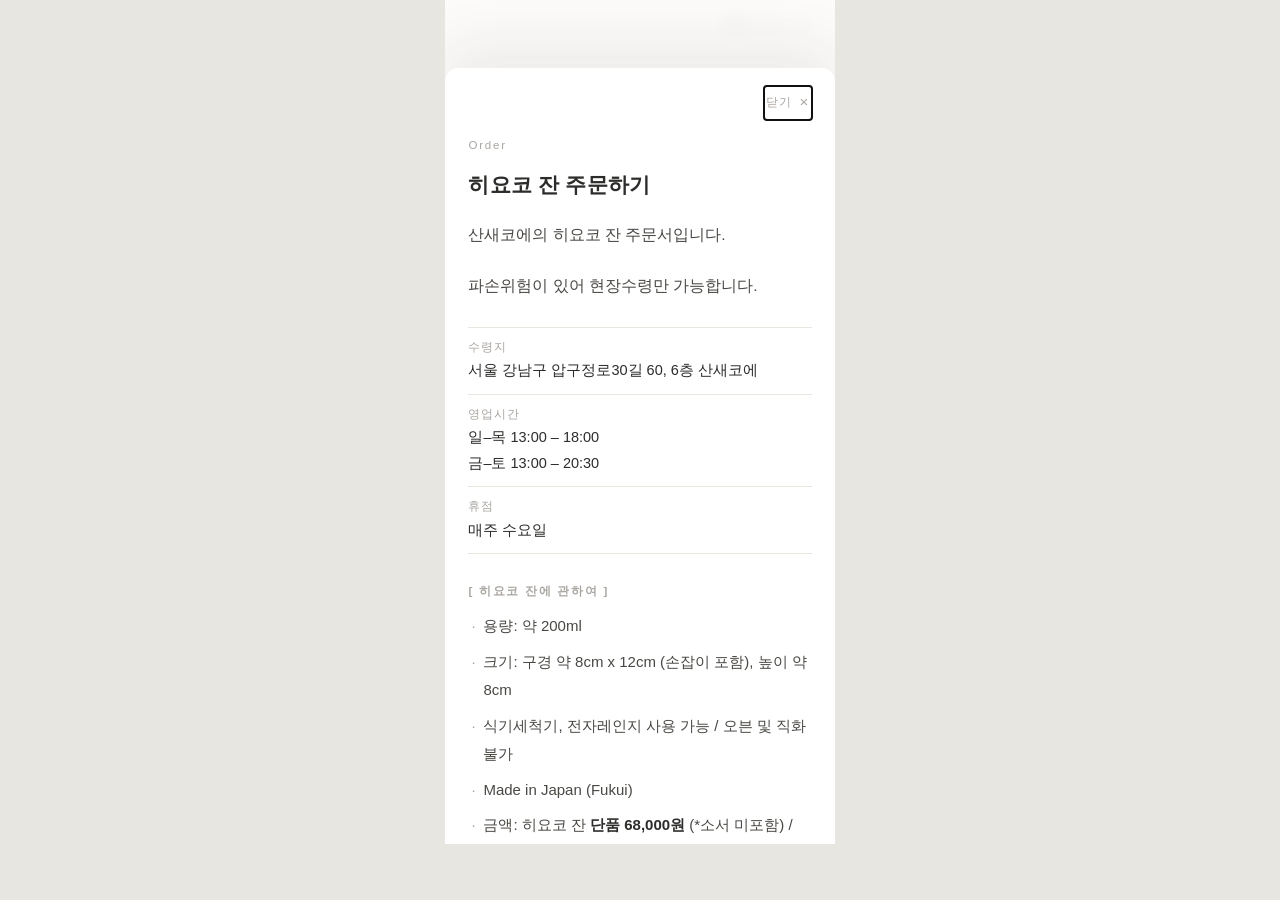
==== mobile-check.html @ 711e8963 "임시: 휴대폰 화면 확인용 페이지" ====
<!doctype html>
<html lang="ko">
<head>
<meta charset="utf-8">
<meta name="viewport" content="width=device-width, initial-scale=1">
<title>mobile check</title>
<style>
  html, body { margin: 0; background: #e8e6e1; }
  iframe { display: block; width: 390px; height: 844px; margin: 0 auto; border: 0; background: #fff; }
</style>
</head>
<body>
<iframe src="./index.html?lang=ko#hiyiko-order" title="휴대폰 화면 미리보기"></iframe>
</body>
</html>
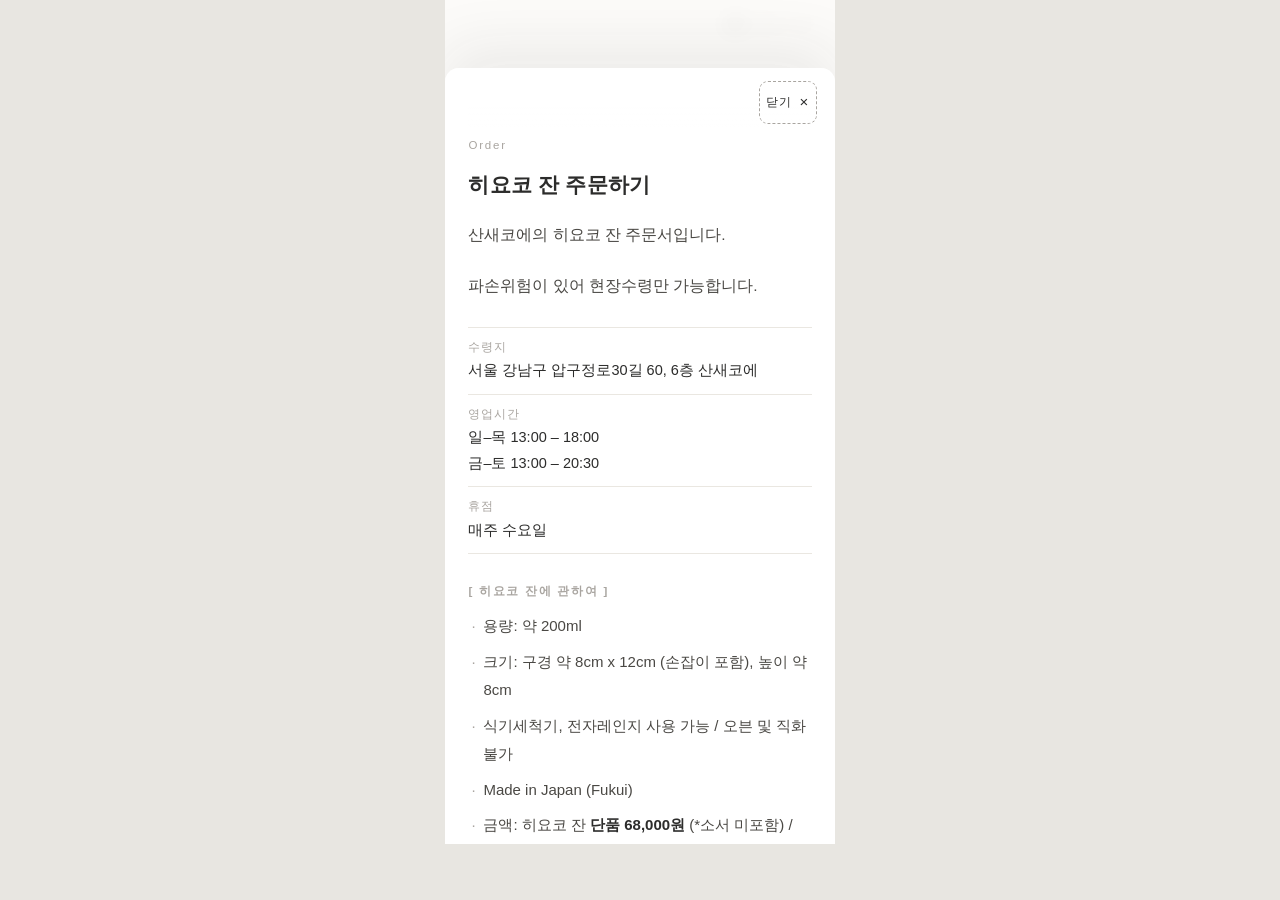
==== commit f8ead5fa: "임시: 휴대폰 확인 페이지 캐시 버스터" ====
--- a/mobile-check.html
+++ b/mobile-check.html
@@ -10,6 +10,6 @@
 </style>
 </head>
 <body>
-<iframe src="./index.html?lang=ko#hiyiko-order" title="휴대폰 화면 미리보기"></iframe>
+<iframe src="./index.html?lang=ko&b=20261120j#hiyiko-order" title="휴대폰 화면 미리보기"></iframe>
 </body>
 </html>
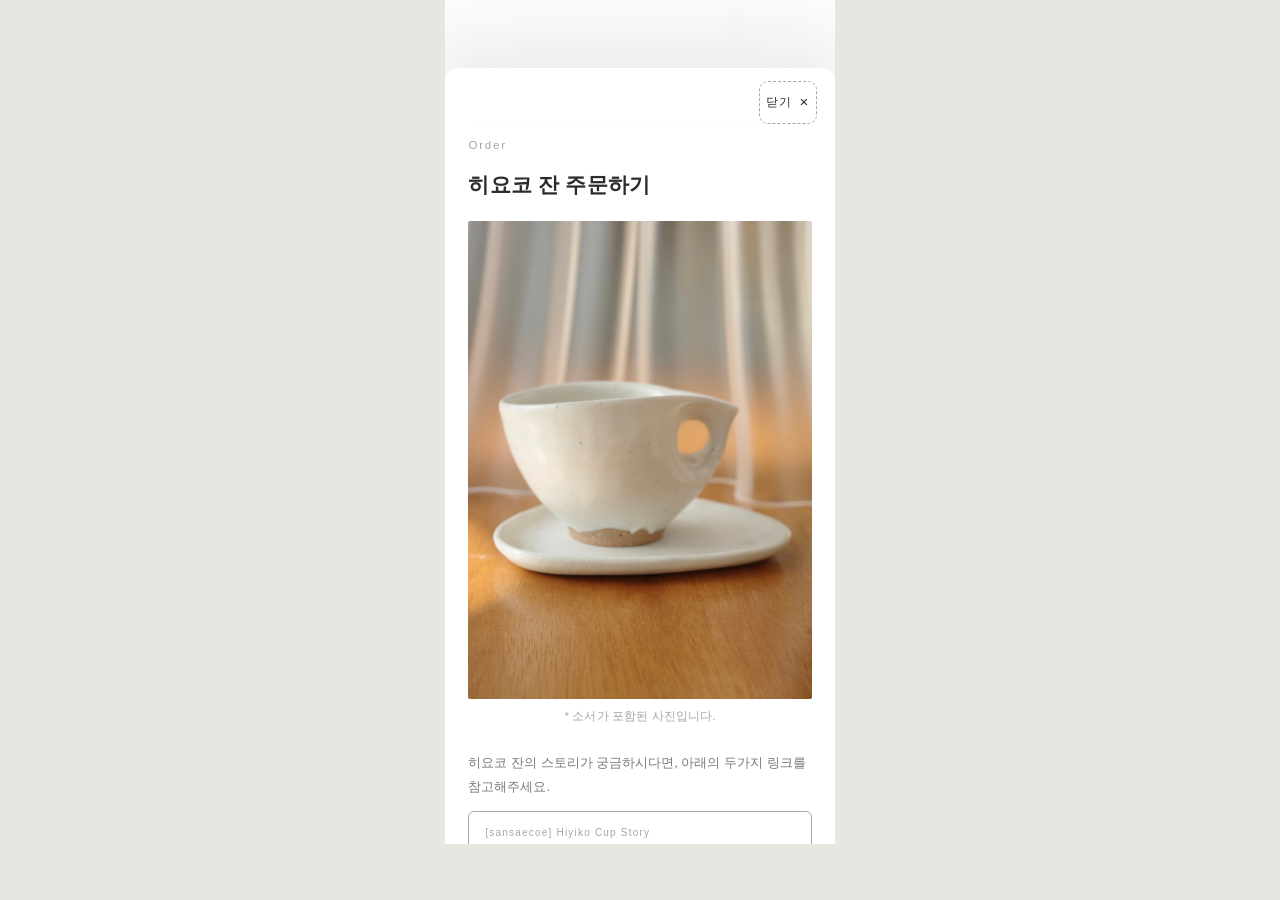
==== commit f1e02f42: "주문 모달: 첫 사진 크기·여백 조정, 휴무일 안내가 지워지지 않게. v=20261120l (+임시 휴대폰 확인 페이지)" ====
--- a/mobile-check.html
+++ b/mobile-check.html
@@ -10,6 +10,6 @@
 </style>
 </head>
 <body>
-<iframe src="./index.html?lang=ko&b=20261120j#hiyiko-order" title="휴대폰 화면 미리보기"></iframe>
+<iframe src="./index.html?lang=ko&b=20261120l#hiyiko-order" title="휴대폰 화면 미리보기"></iframe>
 </body>
 </html>
